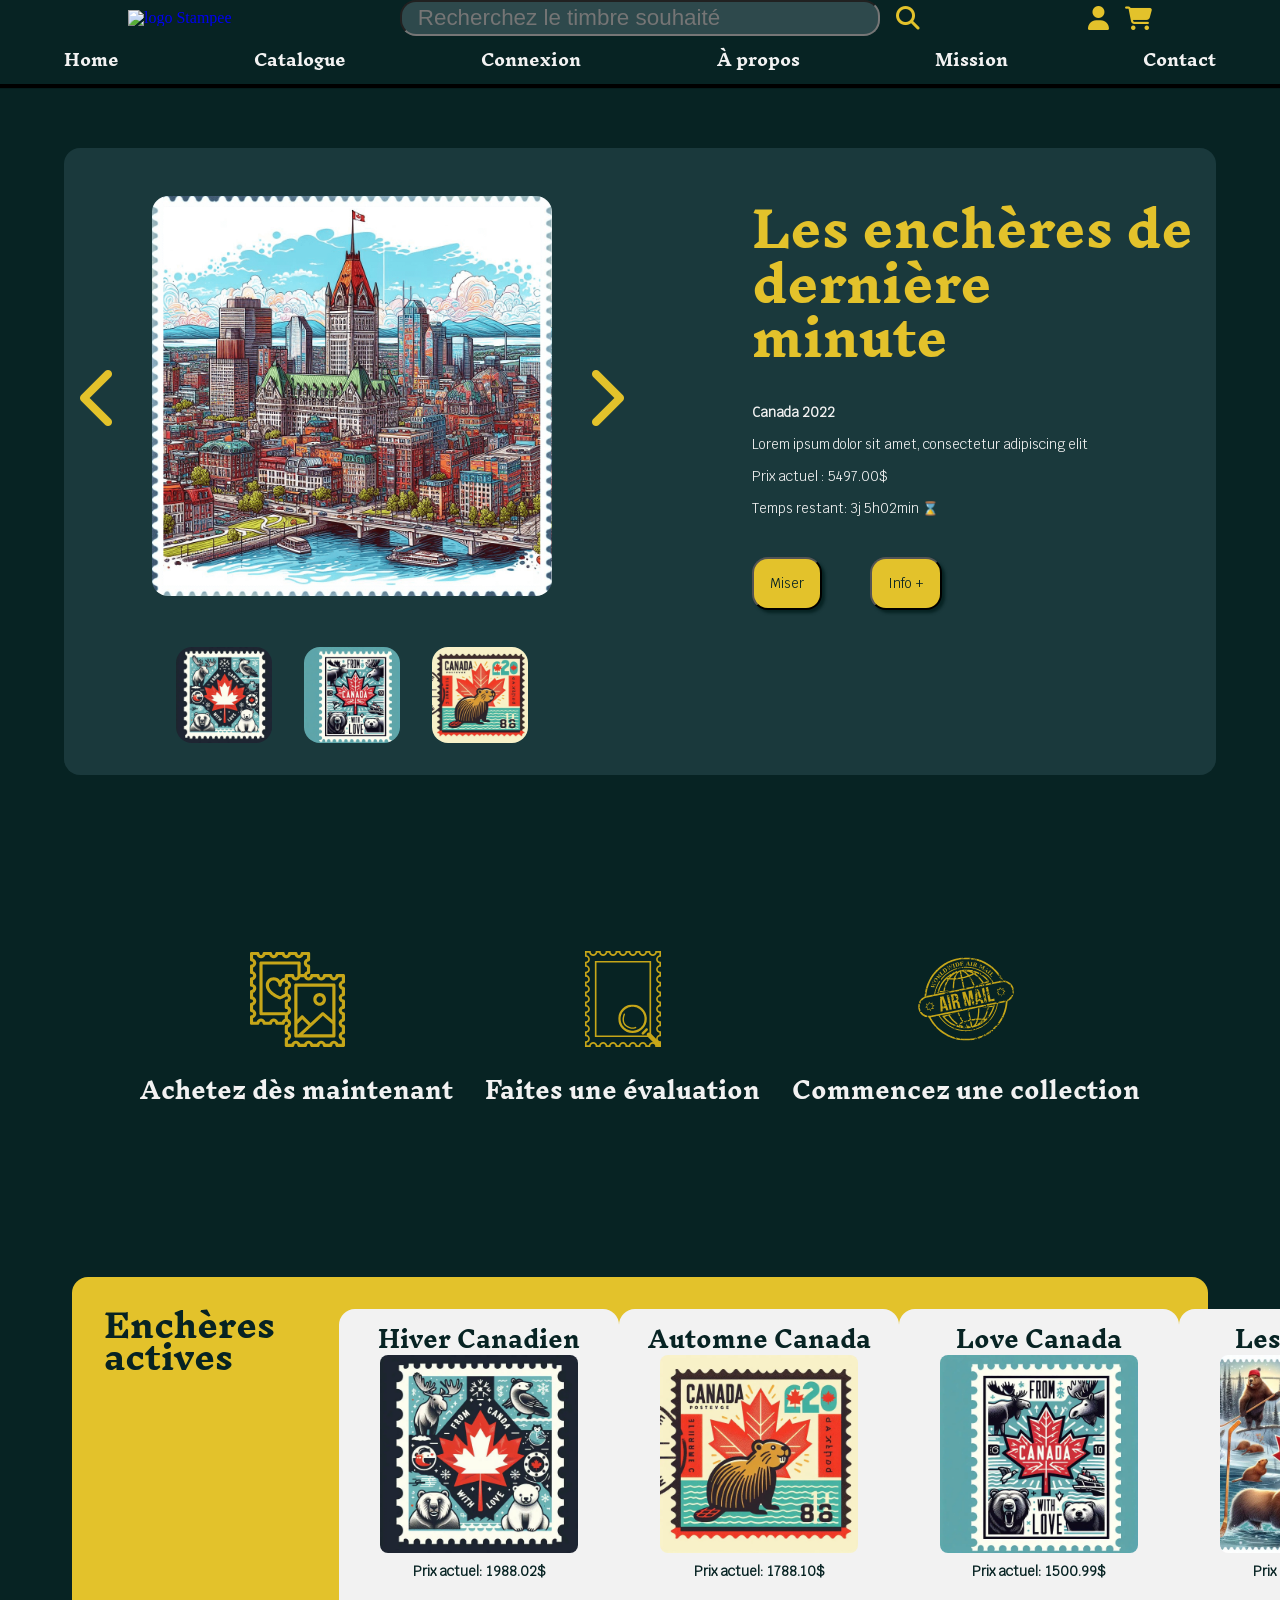
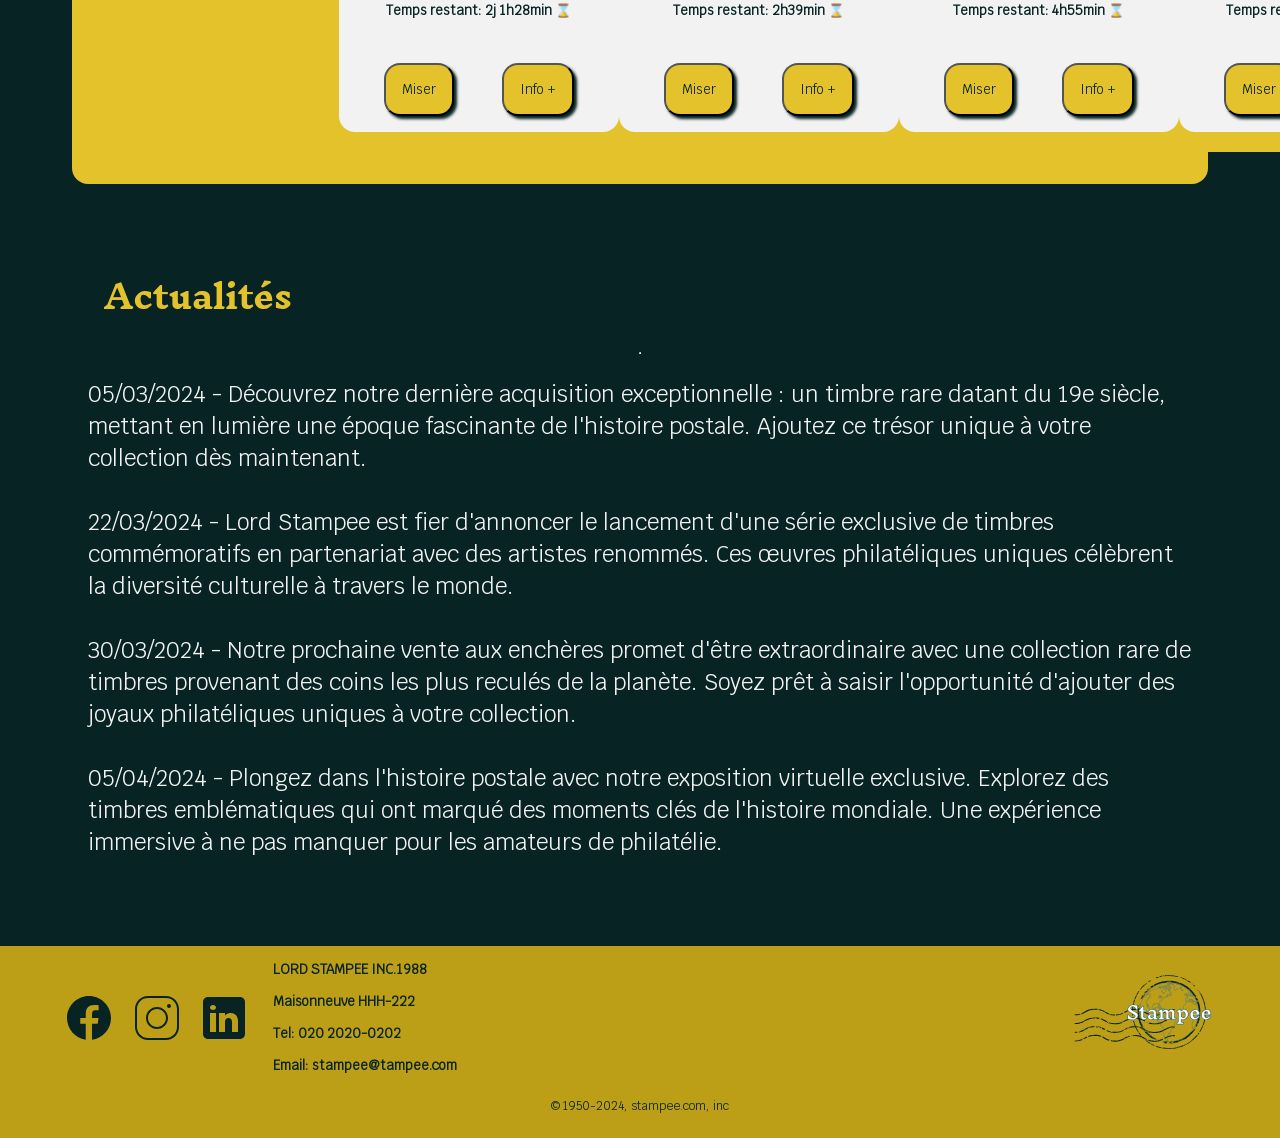
==== index.html @ 1a60a796 "Accueil terminée" ====
<!DOCTYPE html>
<html lang="fr">
  <head>
    <meta charset="UTF-8" />
    <meta name="viewport" content="width=device-width, initial-scale=1.0" />
    <meta
      name="description"
      content="Bienvenue sur Lord Stampee - Votre destination exclusive pour les enchères de timbres rares."
    />
    <meta name="author" content="La Seule Agence" />
    <meta
      name="keywords"
      content="enchères, timbres, collection, philatélie, rare, Lord Stampee"
    />
    <link
      rel="stylesheet"
      href="https://cdnjs.cloudflare.com/ajax/libs/font-awesome/6.5.1/css/all.min.css"
      integrity="sha512-DTOQO9RWCH3ppGqcWaEA1BIZOC6xxalwEsw9c2QQeAIftl+Vegovlnee1c9QX4TctnWMn13TZye+giMm8e2LwA=="
      crossorigin="anonymous"
      referrerpolicy="no-referrer"
    />
    <link
      rel="icon"
      href="./assets/img/logos/Stampee_logo_pale_header.svg"
      type="image/x-icon"
      alt="logo Stampee"
    />
    <!-- Pour production -->
    <!-- <link rel="stylesheet" href="build/css/stylesfinaux.css"> -->
    <link rel="stylesheet" href="./assets/css/styles.css" />
    <title>Stampee</title>
  </head>
  <body class="body-index">
    <header class="header-top">
      <div class="header-top__superieur">
        <div class="header-top__logo">
          <a href="./index.html"
            ><img
              src="./assets/img/logos/Stampee_logo_titre.png"
              alt="logo Stampee"
              class="header-top_img"
              alt="logo Stampee"
            />
          </a>
        </div>

        <div class="barre-recherche">
          <input
            type="text"
            class="barre-recherche__champ"
            placeholder="Recherchez le timbre souhaité"
          />
          <i
            class="fa-solid fa-magnifying-glass icon_img1"
            alt="icon recherche"
          ></i>
        </div>
        <i class="fa-solid fa-bars" alt="icon menu portable"></i>

        <div class="header-top_icons">
          <a href="./pages/login.html">
            <i
              class="fa-solid fa-user icon_img1"
              alt="icon inscription ou connexion"
            ></i
          ></a>
          <i
            class="fa-solid fa-cart-shopping icon_img1"
            alt="icon inscription ou connexion"
          ></i>
        </div>
      </div>

      <div class="header-nav">
        <ul>
          <a href="./"><li>Home</li></a>
          <a href="./pages/catalogue.html"><li>Catalogue</li></a>
          <a href="./pages/login.html"><li>Connexion</li></a>
          <a href="./pages/apropos.html"><li>À propos</li></a>
          <a href="./pages/mission.html"><li>Mission</li></a>
          <a href="./pages/contact.html"><li>Contact</li></a>
        </ul>
      </div>
    </header>

    <main class="main-index">
      <hero class="index-hero">
        <div class="index-hero__carroussel">
          <div class="index-hero-photo">
            <i class="fa-solid fa-chevron-left"></i>
            <div class="index-hero-photo-g">
              <img
                class="hero-photo"
                src="./assets/img/timbres/timbreCA.webp"
                loading="lazy"
                alt="image du timbre aux enchères de derniere minute"
              />
            </div>
            <i class="fa-solid fa-chevron-right"></i>
          </div>

          <div class="encheres-jour_vedettes">
            <div class="vedette-p">
              <img
                class="vedette-photo"
                src="./assets/img/timbres/timbre1.webp"
                loading="lazy"
                alt="image du timbre aux enchères du jour"
              />
            </div>
            <div class="vedette-p">
              <img
                class="vedette-photo"
                src="./assets/img/timbres/timbre2.webp"
                loading="lazy"
                alt="image du timbre aux enchères du jour"
              />
            </div>
            <div class="vedette-p">
              <img
                class="vedette-photo"
                src="./assets/img/timbres/timbre3.webp"
                loading="lazy"
                alt="image du timbre aux enchères du jour"
              />
            </div>
          </div>
        </div>

        <div class="encheres-jour">
          <div class="enchere_description vedette">
            <h1>Les enchères de dernière minute</h1>
            <p class="enchere_description_titre">Canada 2022</p>
            <p>Lorem ipsum dolor sit amet, consectetur adipiscing elit</p>
            <p>
              <span class="enchere_description_detail">Prix actuel : </span>
              5497.00$
            </p>
            <p>
              <span class="enchere_description_detail">Temps restant: </span>
              3j 5h02min ⌛
            </p>

            <div class="enchere_description_btns">
              <button class="btn">Miser</button>
              <button class="btn">Info +</button>
            </div>
          </div>
        </div>
      </hero>

      <section class="index-services">
        <div class="index-services_icones">
          <img
            src="./assets/img/icons/collection.svg"
            class="index-services_svg"
            alt="image d'illustration du service de vente"
          />
          <h3>Achetez dès maintenant</h3>
        </div>
        <div class="index-services_icones">
          <img
            src="./assets/img/icons/evaluation.svg"
            class="index-services_svg"
            alt="image d'illustration du service de evaluation de timbres"
          />
          <h3>Faites une évaluation</h3>
        </div>
        <div class="index-services_icones">
          <img
            src="./assets/img/icons/worldstamp.svg"
            class="index-services_svg"
            alt="image d'illustration pour la page commencez votre collection"
          />
          <h3>Commencez une collection</h3>
        </div>
      </section>

      <section class="index-encheres">
        <div class="index-encheres_gallerie">
          <h2>Enchères actives</h2>

          <div class="index-encheres_gallerie__photos">
            <div class="timbre-index-photo">
              <div class="photo-index-produit">
                <h3>Hiver Canadien</h3>
                <img
                  src="./assets/img/timbres/timbre1.webp"
                  alt="timbre Hiver Canadien"
                />
                <p>Prix actuel: 1988.02$</p>
                <p>Temps restant: 2j 1h28min ⌛</p>
                <div class="enchere_description_btns">
                  <button class="btn">Miser</button>
                  <button class="btn">Info +</button>
                </div>
              </div>
            </div>
            <div class="timbre-index-photo">
              <div class="photo-index-produit">
                <h3>Automne Canada</h3>
                <img
                  src="./assets/img/timbres/timbre3.webp"
                  alt="timbre Automne Canad "
                />
                <p>Prix actuel: 1788.10$</p>
                <p>Temps restant: 2h39min ⌛</p>
                <div class="enchere_description_btns">
                  <button class="btn">Miser</button>
                  <button class="btn">Info +</button>
                </div>
              </div>
            </div>
            <div class="timbre-index-photo">
              <div class="photo-index-produit">
                <h3>Love Canada</h3>
                <img
                  src="./assets/img/timbres/timbre2.webp"
                  alt="timbre Love Canada"
                />
                <p>Prix actuel: 1500.99$</p>
                <p>Temps restant: 4h55min ⌛</p>
                <div class="enchere_description_btns">
                  <button class="btn">Miser</button>
                  <button class="btn">Info +</button>
                </div>
              </div>
            </div>
            <div class="timbre-index-photo">
              <div class="photo-index-produit">
                <h3>Les Animaux</h3>
                <img
                  src="./assets/img/timbres/timbre6.webp"
                  alt="timbre Les Animaux"
                />
                <p>Prix actuel: 5497.00$</p>
                <p>Temps restant: 3j 5h02min ⌛</p>
                <div class="enchere_description_btns">
                  <button class="btn">Miser</button>
                  <button class="btn">Info +</button>
                </div>
              </div>
            </div>
          </div>
        </div>
      </section>

      <section class="nouvelles">
        <h2>Actualités</h2>
        <hr />
        <div class="nouvelle-p">
          <p>
            05/03/2024 - Découvrez notre dernière acquisition exceptionnelle :
            un timbre rare datant du 19e siècle, mettant en lumière une époque
            fascinante de l'histoire postale. Ajoutez ce trésor unique à votre
            collection dès maintenant.
          </p>
        </div>
        <div class="nouvelle-p">
          <p>
            22/03/2024 - Lord Stampee est fier d'annoncer le lancement d'une
            série exclusive de timbres commémoratifs en partenariat avec des
            artistes renommés. Ces œuvres philatéliques uniques célèbrent la
            diversité culturelle à travers le monde.
          </p>
        </div>
        <div class="nouvelle-p">
          <p>
            30/03/2024 - Notre prochaine vente aux enchères promet d'être
            extraordinaire avec une collection rare de timbres provenant des
            coins les plus reculés de la planète. Soyez prêt à saisir
            l'opportunité d'ajouter des joyaux philatéliques uniques à votre
            collection.
          </p>
        </div>
        <div class="nouvelle-p">
          <p>
            05/04/2024 - Plongez dans l'histoire postale avec notre exposition
            virtuelle exclusive. Explorez des timbres emblématiques qui ont
            marqué des moments clés de l'histoire mondiale. Une expérience
            immersive à ne pas manquer pour les amateurs de philatélie.
          </p>
        </div>
      </section>
    </main>
    <footer class="footer">
      <div class="footer__content--all">
        <div class="footer__content">
          <div class="footer_left-side">
            <section class="footer_social-media">
              <svg
                class="facebook-icon"
                xmlns="http://www.w3.org/2000/svg"
                viewBox="0 0 50 50"
                width="50px"
                height="50px"
              >
                <path
                  d="M25,3C12.85,3,3,12.85,3,25c0,11.03,8.125,20.137,18.712,21.728V30.831h-5.443v-5.783h5.443v-3.848 c0-6.371,3.104-9.168,8.399-9.168c2.536,0,3.877,0.188,4.512,0.274v5.048h-3.612c-2.248,0-3.033,2.131-3.033,4.533v3.161h6.588 l-0.894,5.783h-5.694v15.944C38.716,45.318,47,36.137,47,25C47,12.85,37.15,3,25,3z"
                />
              </svg>
              <svg
                class="instagram-icon"
                xmlns="http://www.w3.org/2000/svg"
                viewBox="0 0 50 50"
                width="50px"
                height="50px"
              >
                <path
                  d="M 16 3 C 8.8324839 3 3 8.8324839 3 16 L 3 34 C 3 41.167516 8.8324839 47 16 47 L 34 47 C 41.167516 47 47 41.167516 47 34 L 47 16 C 47 8.8324839 41.167516 3 34 3 L 16 3 z M 16 5 L 34 5 C 40.086484 5 45 9.9135161 45 16 L 45 34 C 45 40.086484 40.086484 45 34 45 L 16 45 C 9.9135161 45 5 40.086484 5 34 L 5 16 C 5 9.9135161 9.9135161 5 16 5 z M 37 11 A 2 2 0 0 0 35 13 A 2 2 0 0 0 37 15 A 2 2 0 0 0 39 13 A 2 2 0 0 0 37 11 z M 25 14 C 18.936712 14 14 18.936712 14 25 C 14 31.063288 18.936712 36 25 36 C 31.063288 36 36 31.063288 36 25 C 36 18.936712 31.063288 14 25 14 z M 25 16 C 29.982407 16 34 20.017593 34 25 C 34 29.982407 29.982407 34 25 34 C 20.017593 34 16 29.982407 16 25 C 16 20.017593 20.017593 16 25 16 z"
                />
              </svg>
              <svg
                class="linkedin-icon"
                xmlns="http://www.w3.org/2000/svg"
                viewBox="0 0 50 50"
                width="50px"
                height="50px"
              >
                <path
                  d="M41,4H9C6.24,4,4,6.24,4,9v32c0,2.76,2.24,5,5,5h32c2.76,0,5-2.24,5-5V9C46,6.24,43.76,4,41,4z M17,20v19h-6V20H17z M11,14.47c0-1.4,1.2-2.47,3-2.47s2.93,1.07,3,2.47c0,1.4-1.12,2.53-3,2.53C12.2,17,11,15.87,11,14.47z M39,39h-6c0,0,0-9.26,0-10 c0-2-1-4-3.5-4.04h-0.08C27,24.96,26,27.02,26,29c0,0.91,0,10,0,10h-6V20h6v2.56c0,0,1.93-2.56,5.81-2.56 c3.97,0,7.19,2.73,7.19,8.26V39z"
                />
              </svg>
            </section>
            <section class="footer__contact">
              <p>LORD STAMPEE INC.1988</p>
              <p>Maisonneuve HHH-222</p>
              <p>Tel: 020 2020-0202</p>
              <p>Email: stampee@tampee.com</p>
            </section>
          </div>
          <img
            class="footer__logo"
            src="./assets/img/logos/stampee_logo_footer.svg"
            alt="logo Stampee"
          />
        </div>
        <p class="footer_droits-auteur">© 1950-2024, stampee.com, inc</p>
      </div>
    </footer>
  </body>
</html>
---- assets/css/styles.css ----
/* Variables */
@import url("./variables/reset.css");
@import url("./variables/mediaqueries.css");

/* Couleurs */
@import url("./variables/colors.css");
/* Typo */
@import url("./variables/typography.css");

@import url("./variables/typography.css");

/* Espacement */
@import url("./variables/spacing.css");

/* Composantes individuelles (Ex: bouton) */
@import url("./components/navigation.css");
@import url("./components/icon.css");
@import url("./components/bouton.css");
@import url("./components/card.css");
@import url("./components/lien.css");
@import url("./components/menu.css");

/*navigation principal*/
@import url("components/navigation.css");

/* Modules/mise en page spéciale (Ex: Grilles, formulaires)*/
@import url("./layout/general.css");
@import url("./layout/footer.css");

/* Exceptions pour certaines pages */
@import url("./components/carrousel.css");
/* @import url("./pages/catalogue.css"); */

/*Header*/
@import url("layout/header.css");

/*Fomulaire de contact*/
@import url("./layout/contact-form.css");

/* Page Produit */
@import url("./layout/produit.css");

/* Page index */
@import url("./layout/index.css");

/*page A propos*/
@import url("./layout/apropos.css");
@import url("./layout/login.css");
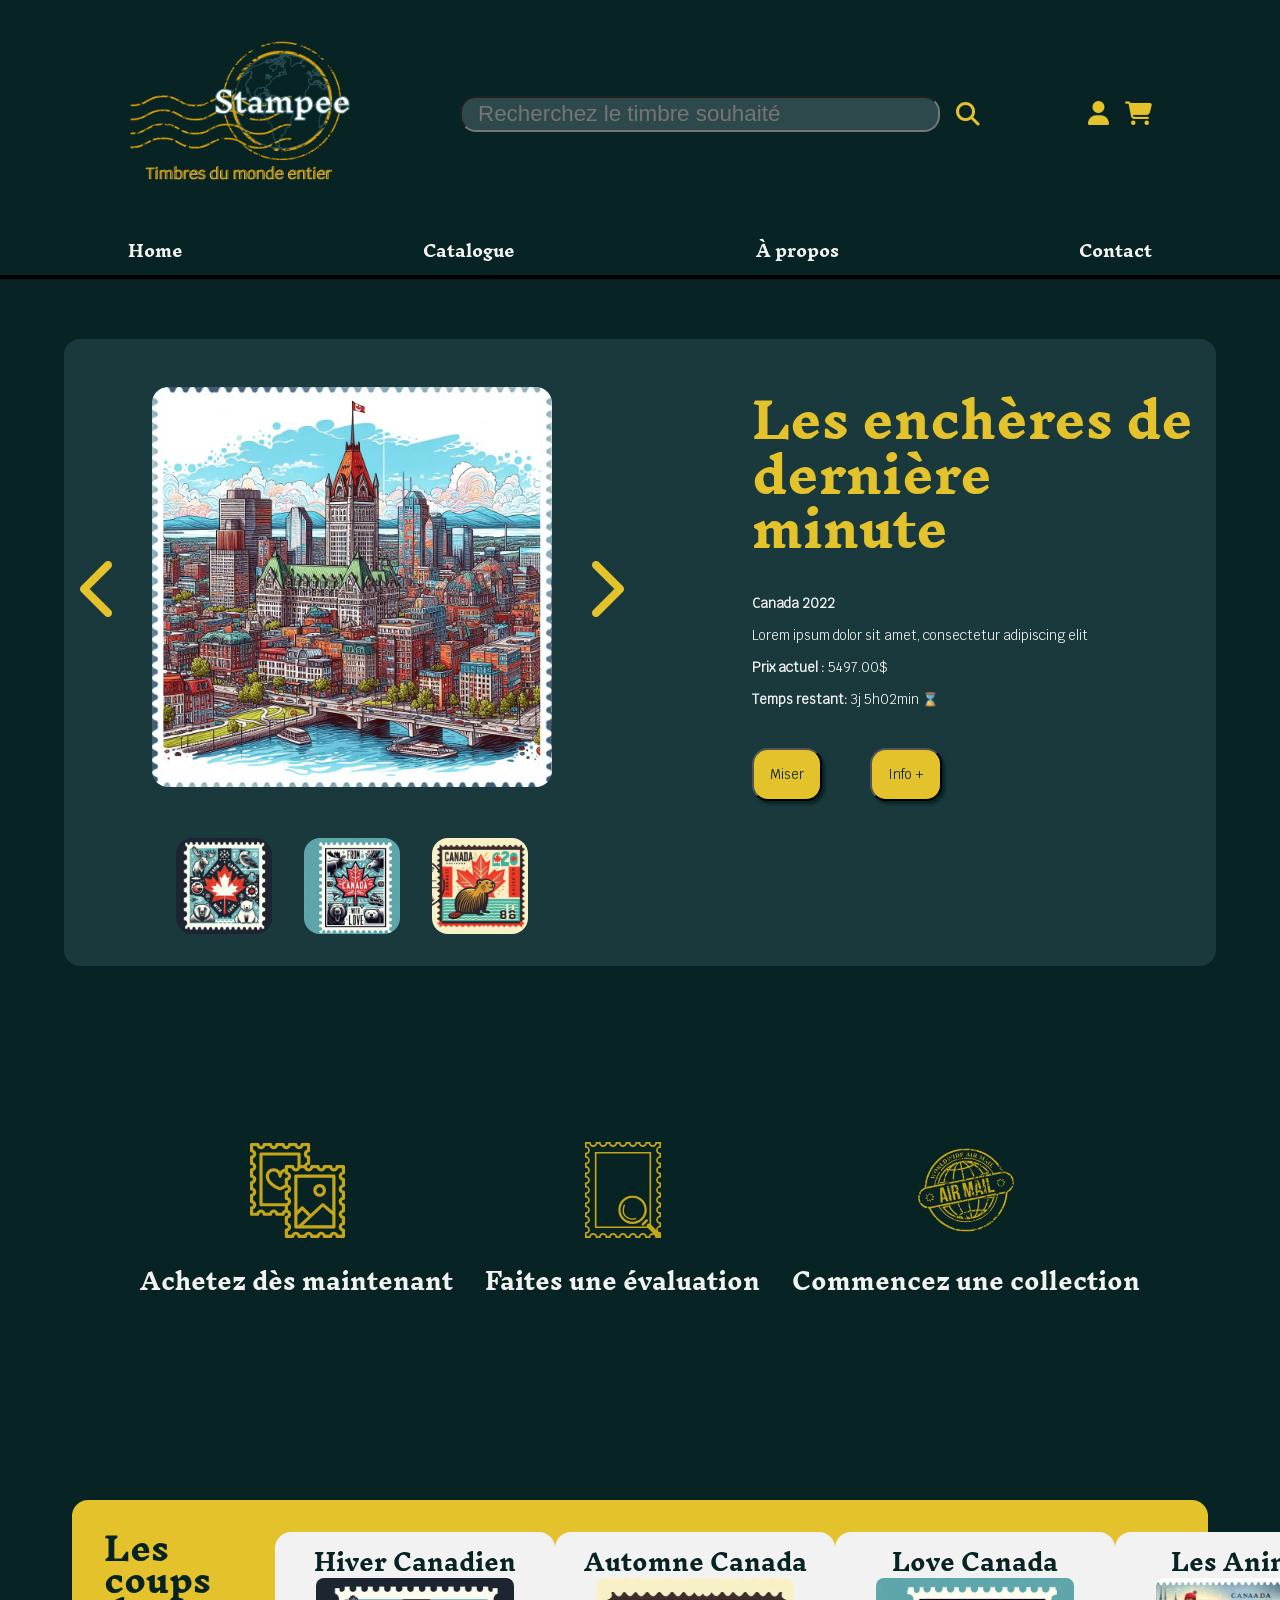
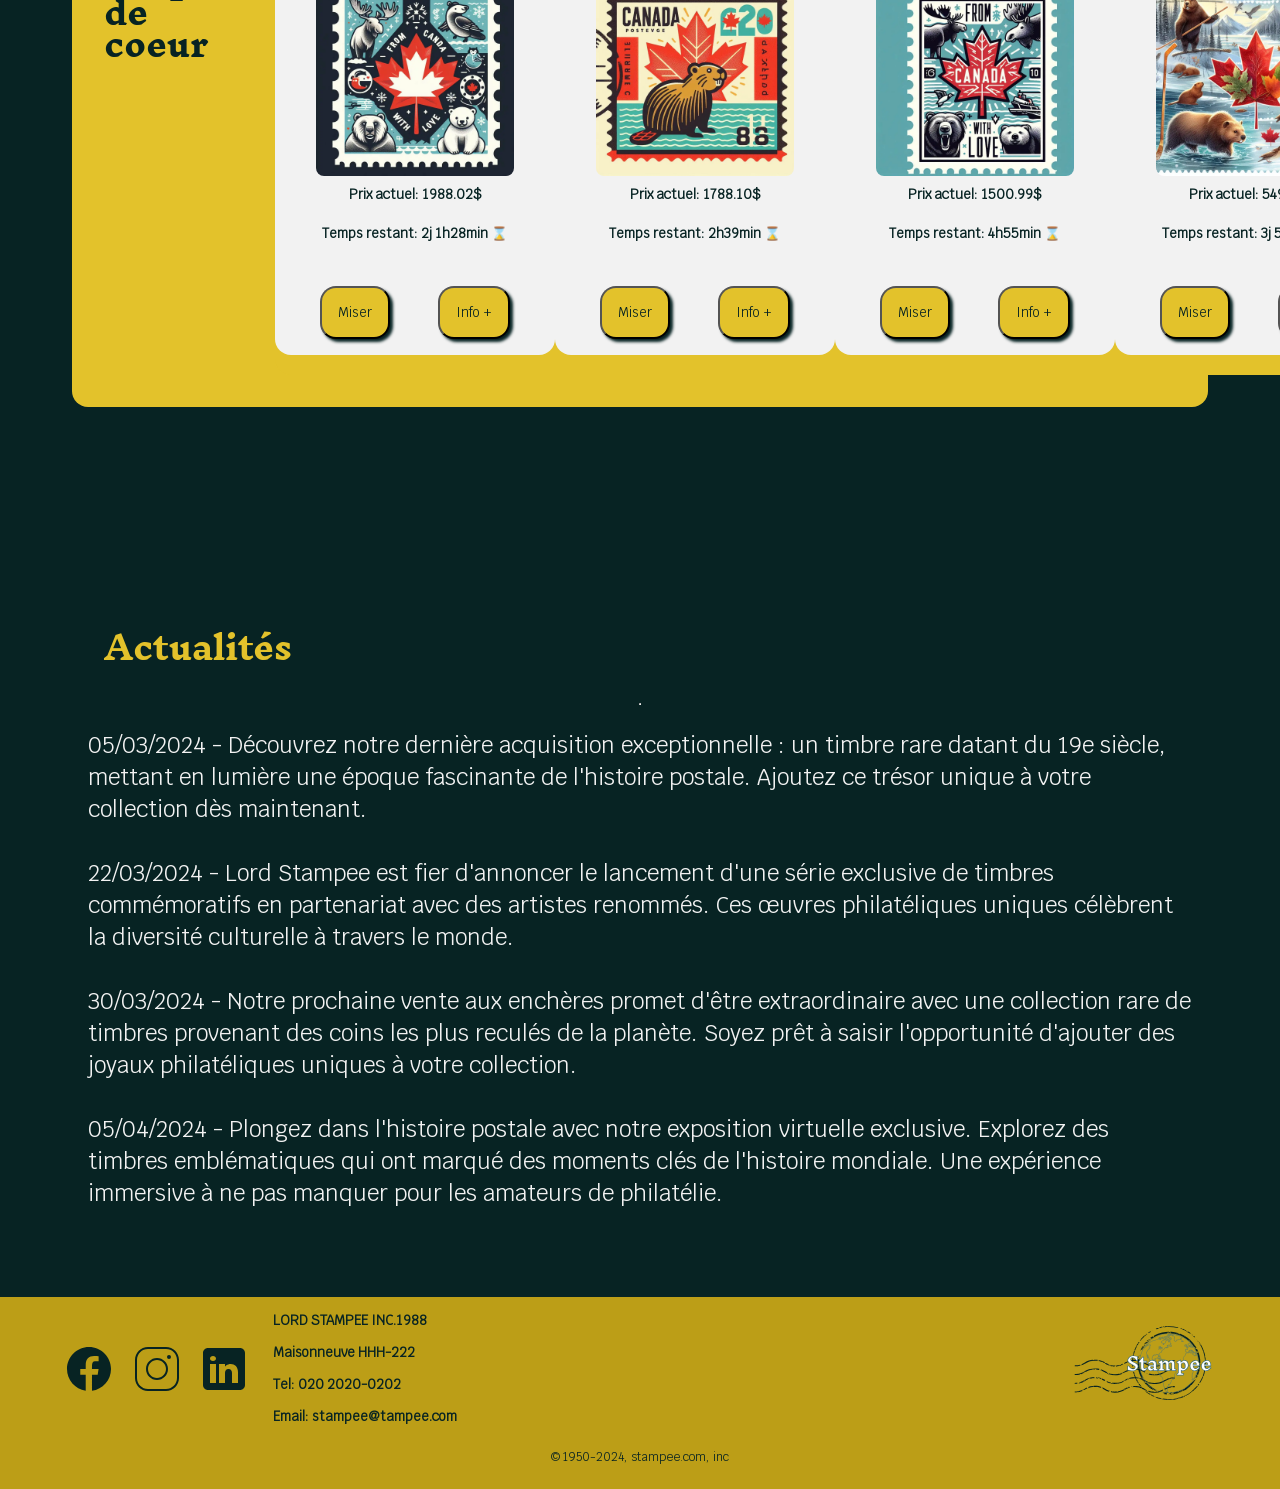
==== commit ae711da7: "Commencer dropdown menu (pas fini encore)" ====
--- a/index.html
+++ b/index.html
@@ -75,9 +75,14 @@
         <ul>
           <a href="./"><li>Home</li></a>
           <a href="./pages/catalogue.html"><li>Catalogue</li></a>
-          <a href="./pages/login.html"><li>Connexion</li></a>
-          <a href="./pages/apropos.html"><li>À propos</li></a>
-          <a href="./pages/mission.html"><li>Mission</li></a>
+          <li>
+            À propos
+
+            <ul class="dropdown">
+              <li><a href="./pages/apropos.html">Lord Stampee</a></li>
+              <li><a href="./pages/mission.html">Mission</a></li>
+            </ul>
+          </li>
           <a href="./pages/contact.html"><li>Contact</li></a>
         </ul>
       </div>
@@ -178,7 +183,7 @@
 
       <section class="index-encheres">
         <div class="index-encheres_gallerie">
-          <h2>Enchères actives</h2>
+          <h2>Les coups de coeur</h2>
 
           <div class="index-encheres_gallerie__photos">
             <div class="timbre-index-photo">
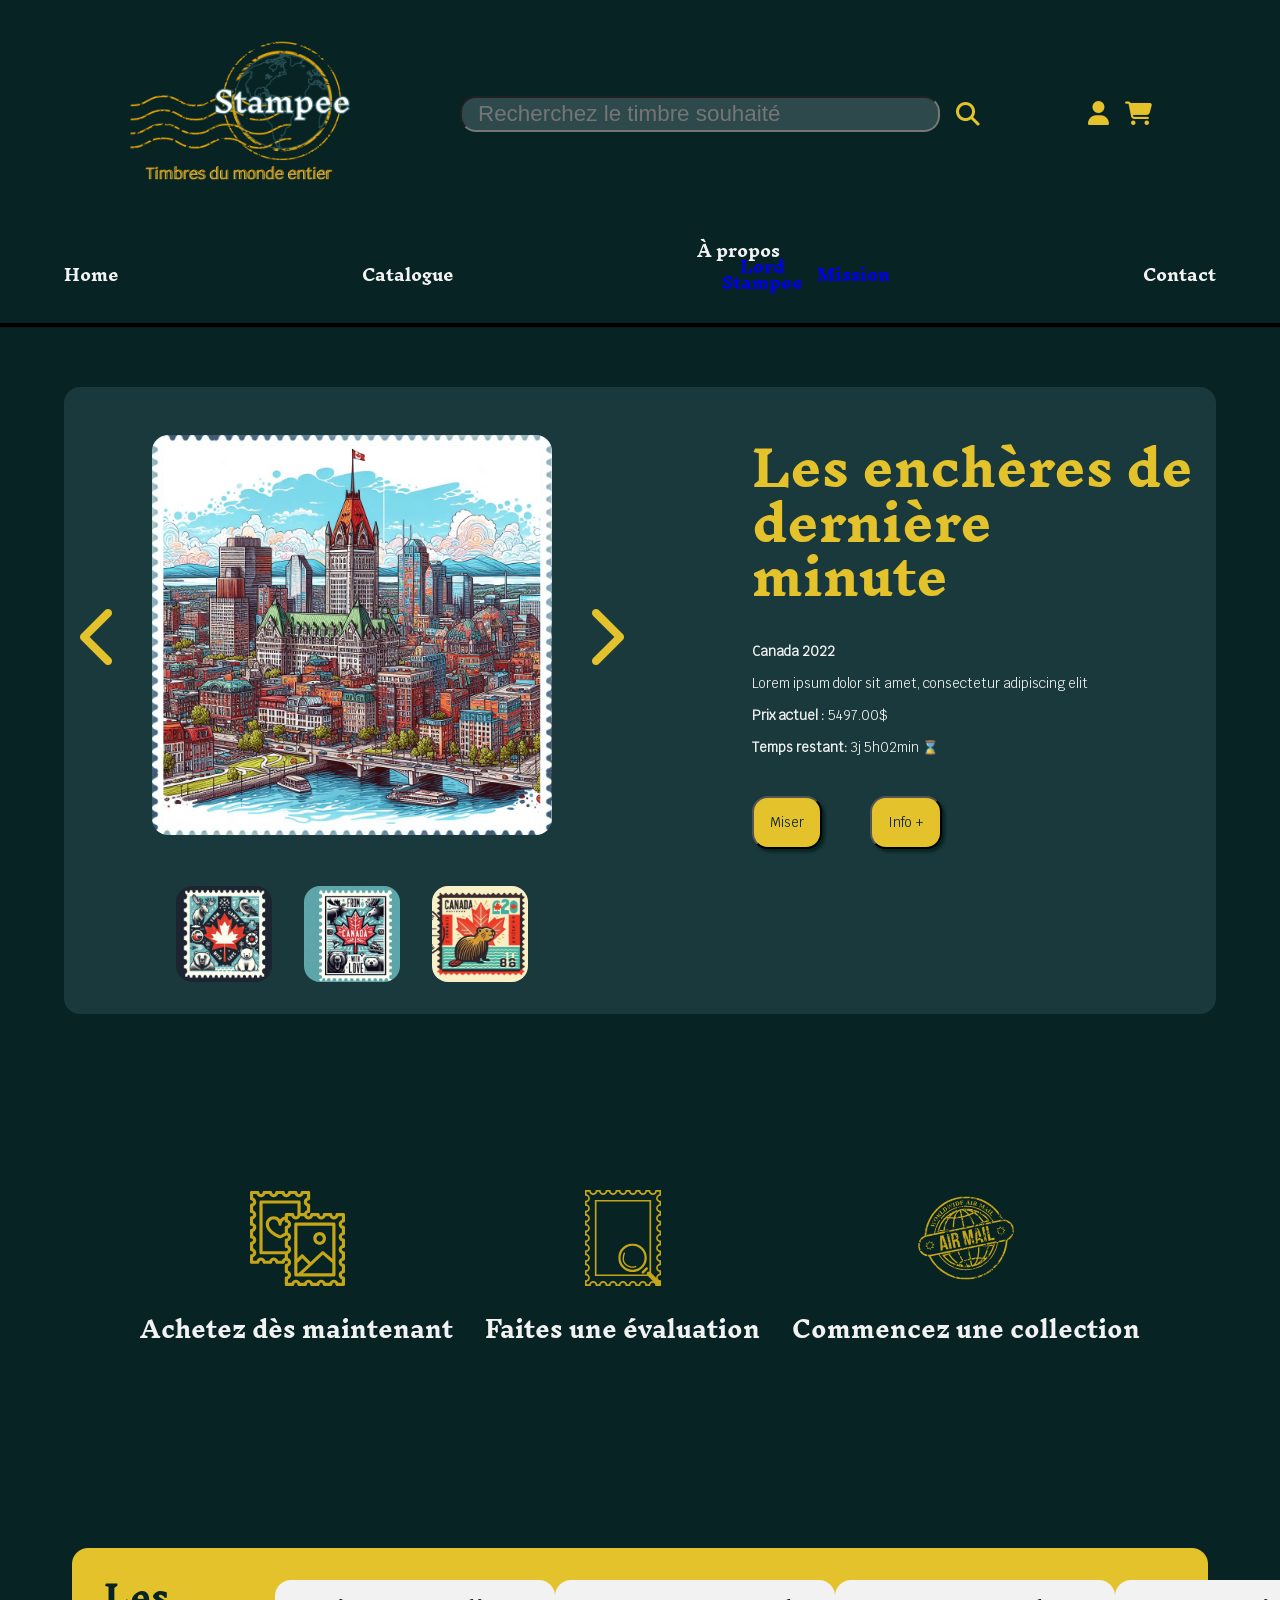
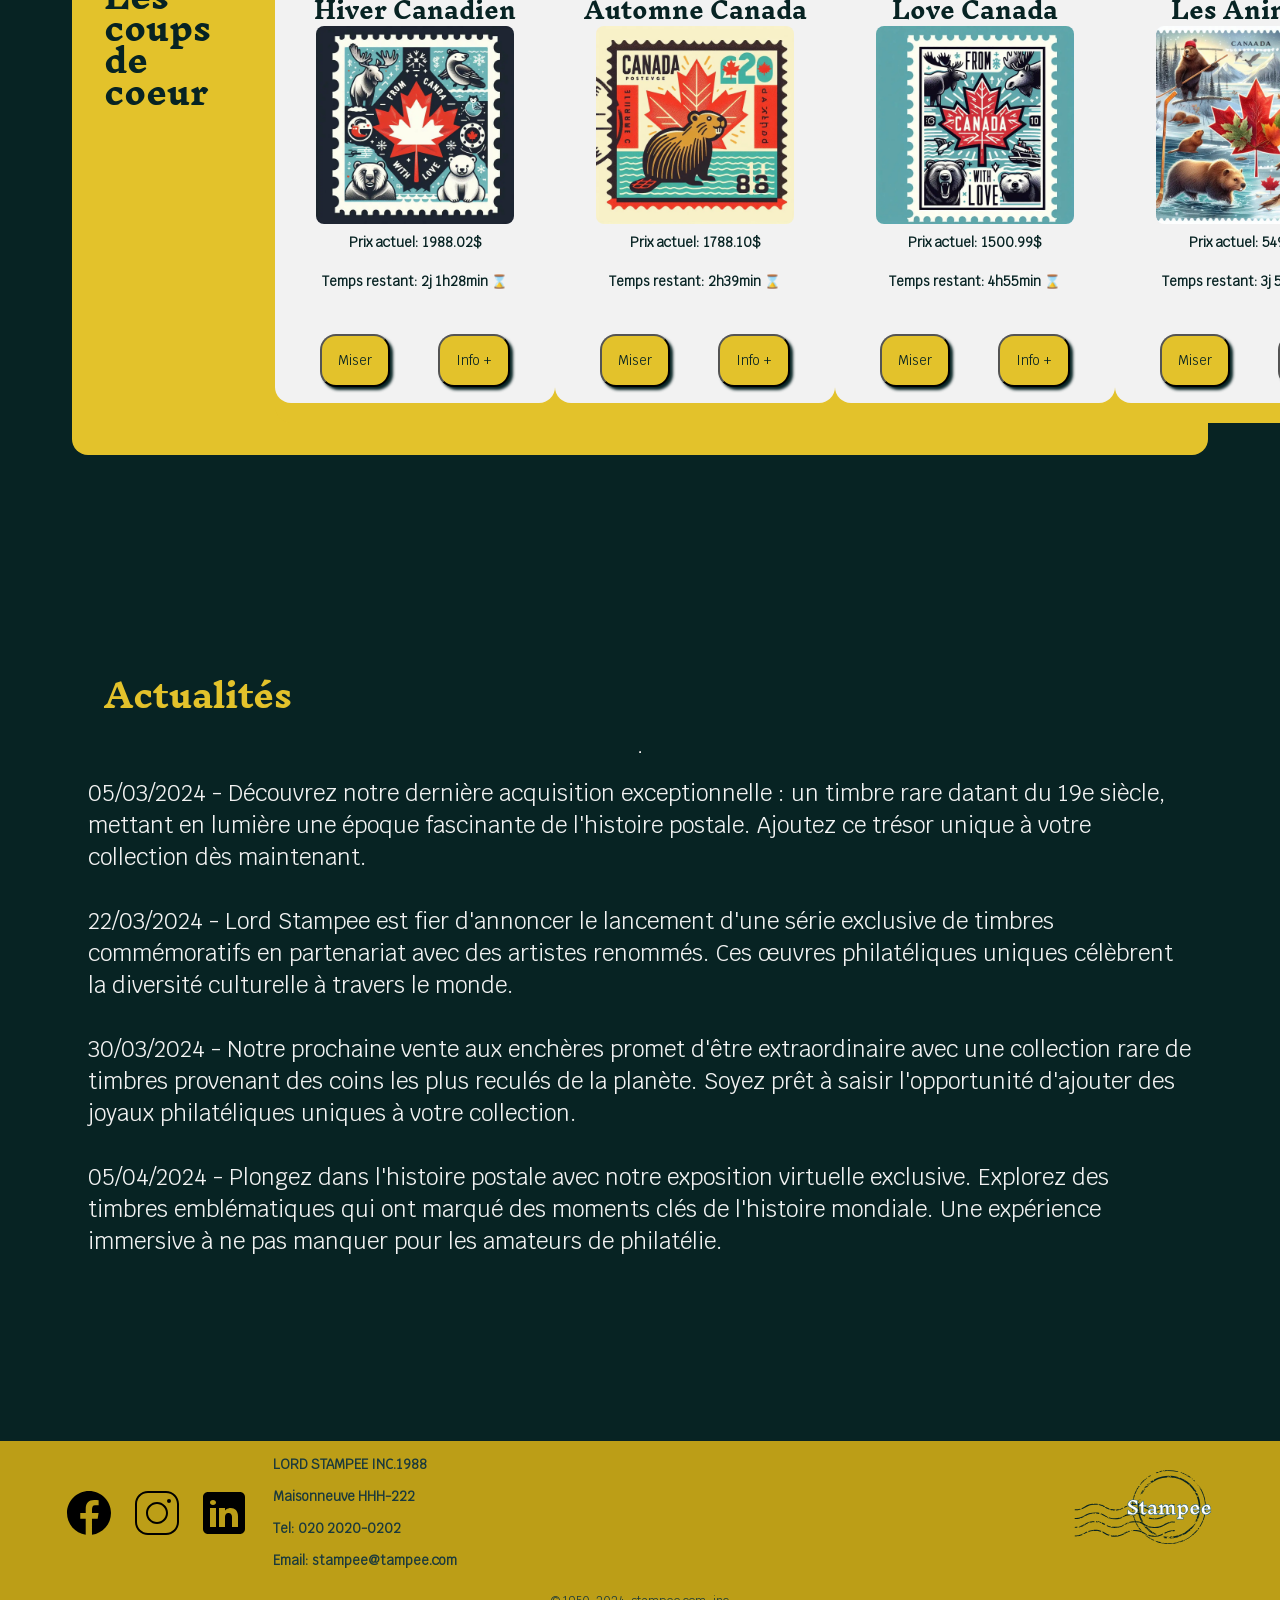
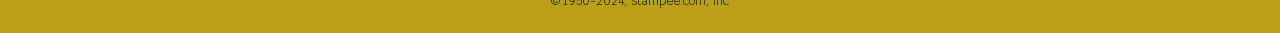
==== commit 493e04ad: "Ajouter aria sur les icones du header" ====
--- a/index.html
+++ b/index.html
@@ -61,12 +61,12 @@
           <a href="./pages/login.html">
             <i
               class="fa-solid fa-user icon_img1"
-              alt="icon inscription ou connexion"
+              role="img" aria-label="icon inscription ou connexion"
             ></i
           ></a>
           <i
             class="fa-solid fa-cart-shopping icon_img1"
-            alt="icon inscription ou connexion"
+            role="img" aria-label="icon inscription ou connexion"
           ></i>
         </div>
       </div>
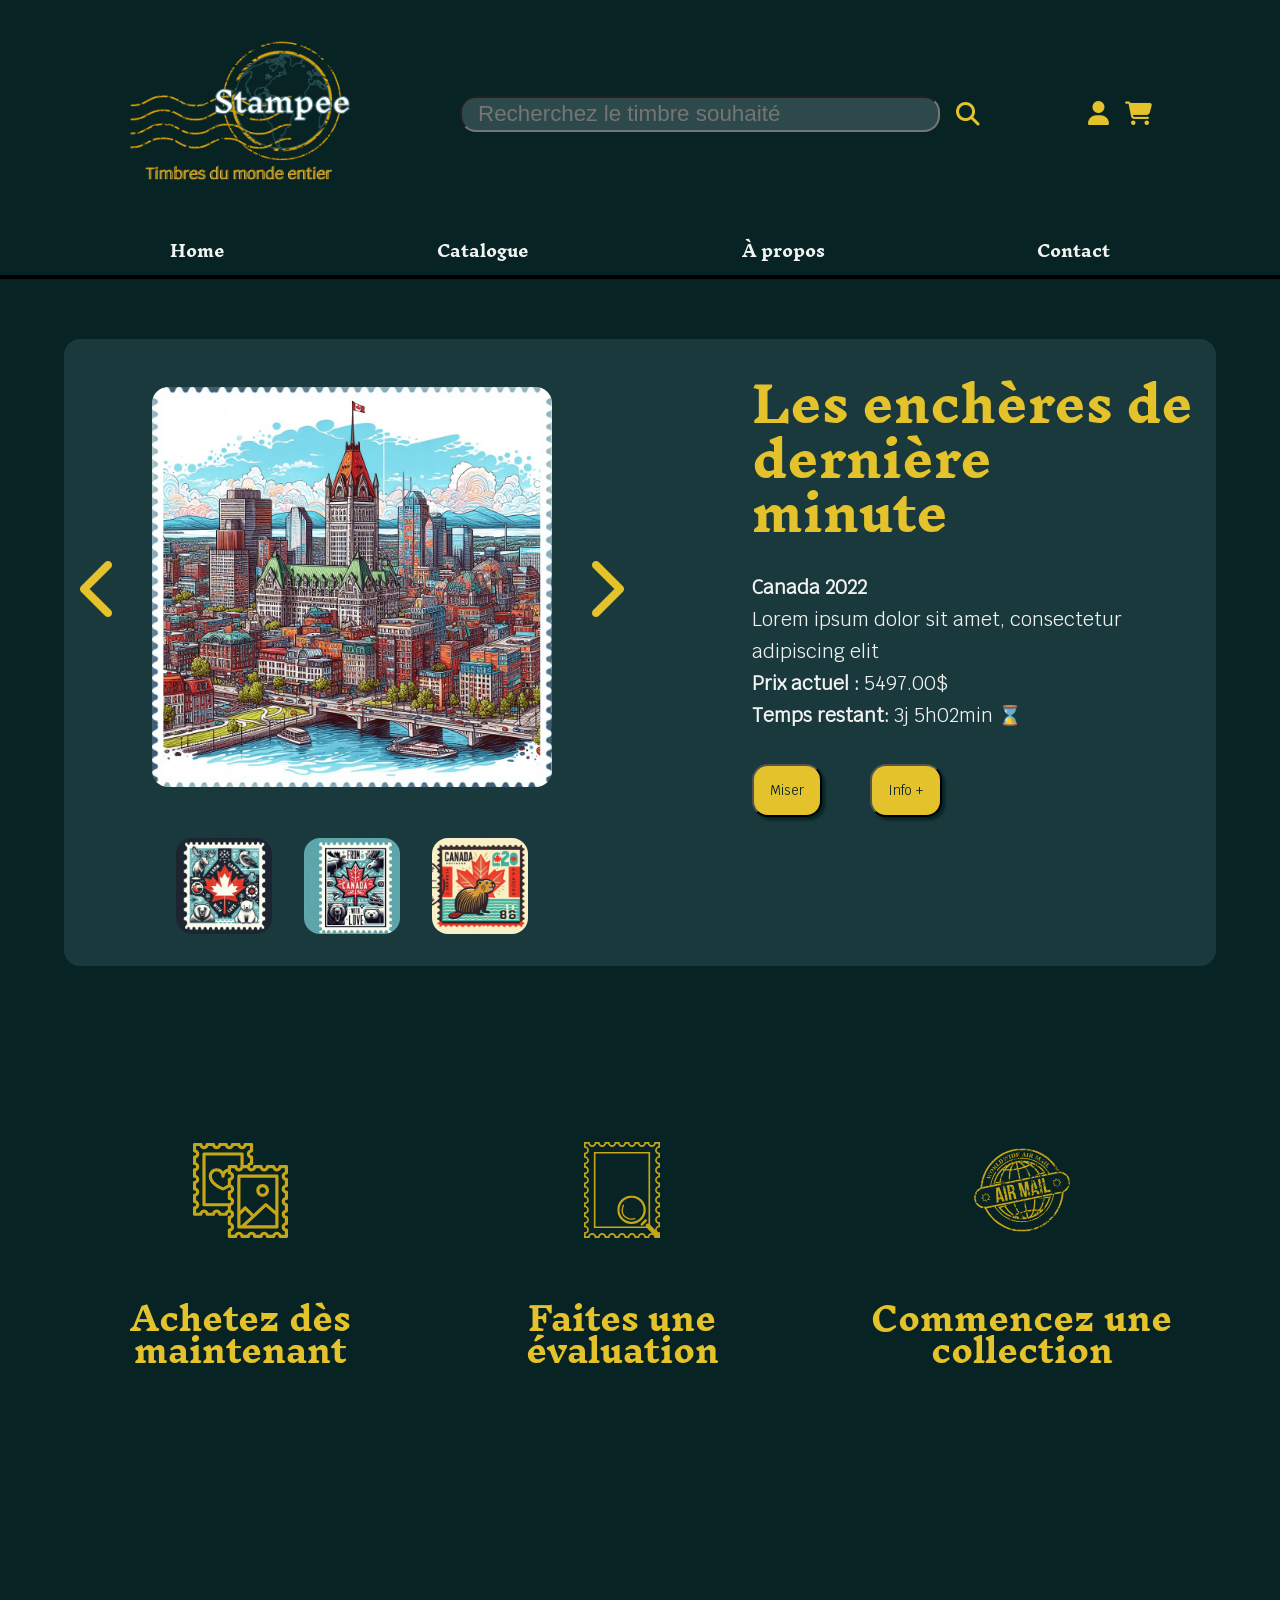
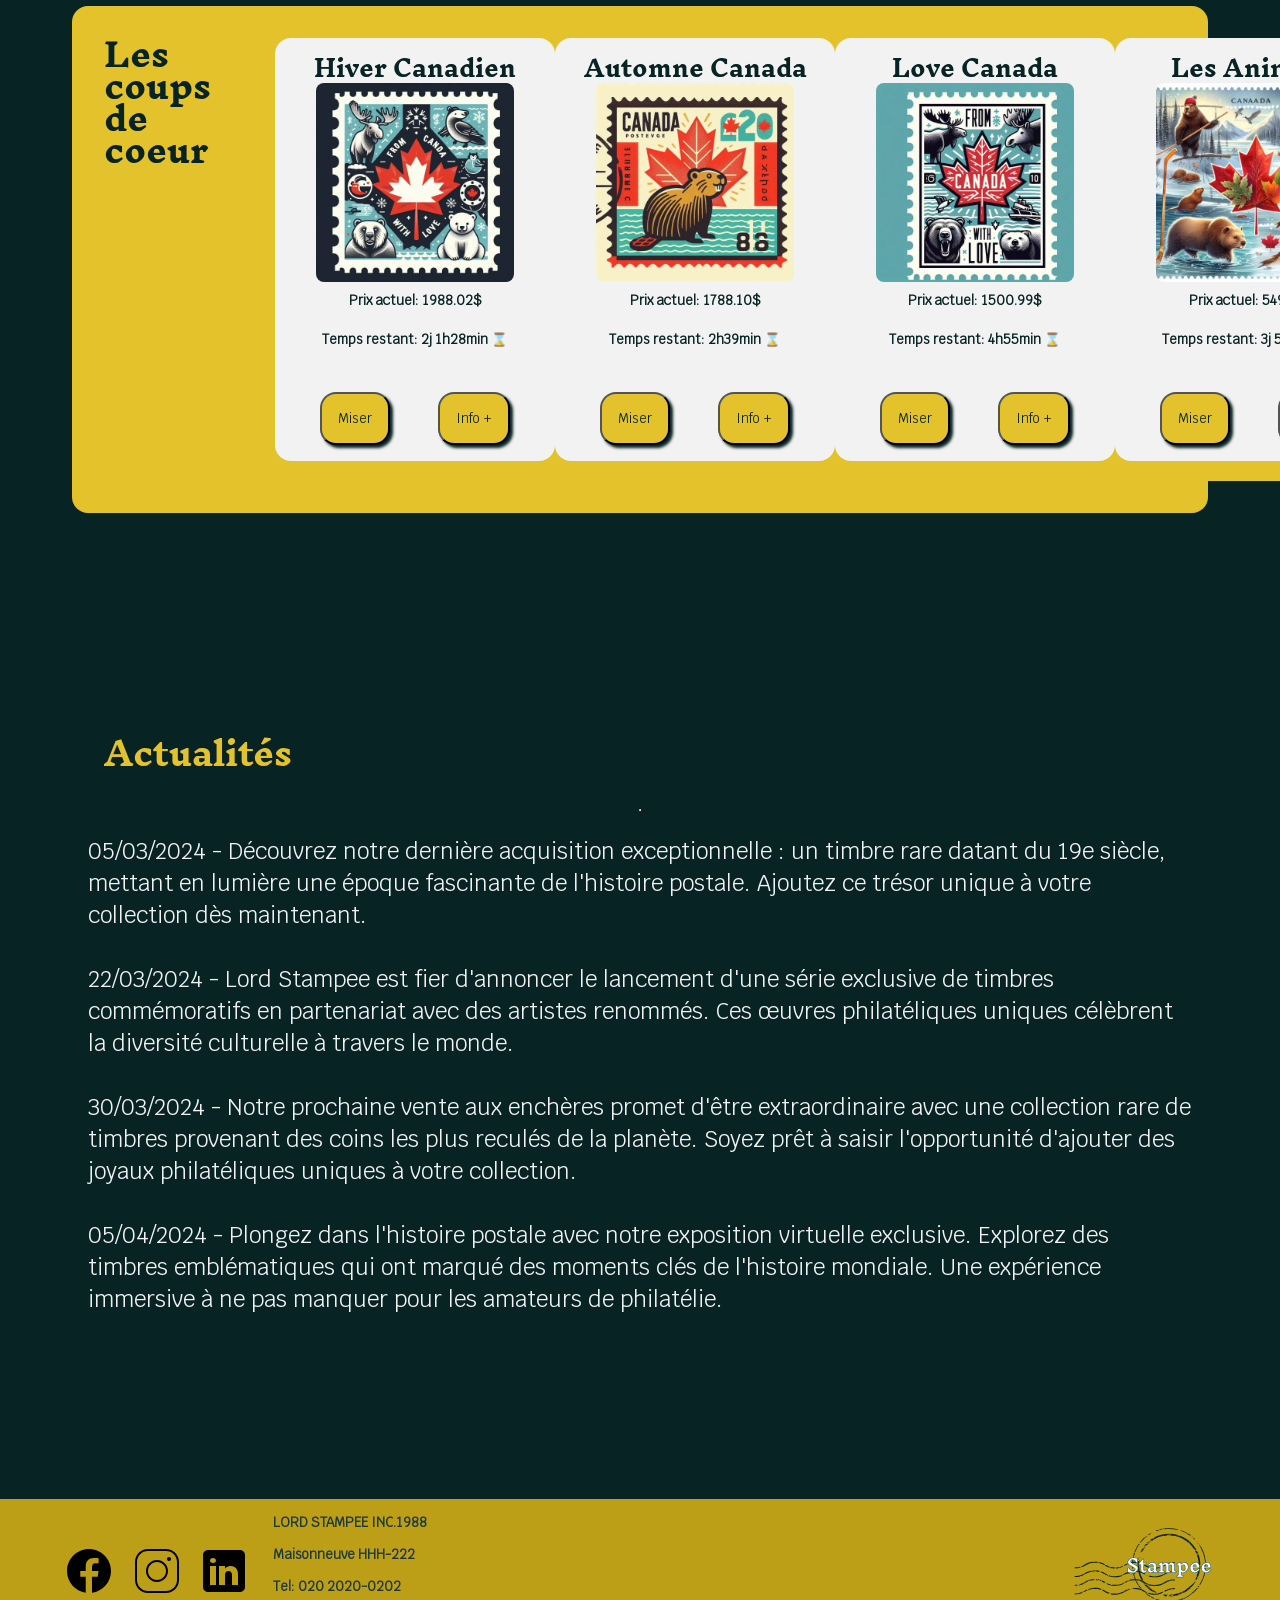
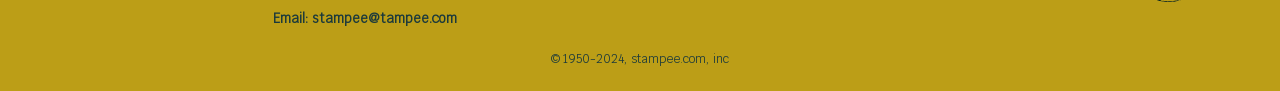
==== commit 4b3a1da8: "menu principal et index" ====
--- a/index.html
+++ b/index.html
@@ -58,32 +58,25 @@
         <i class="fa-solid fa-bars" alt="icon menu portable"></i>
 
         <div class="header-top_icons">
-          <a href="./pages/login.html">
+          <a href="./pages/login.html" alt="login">
             <i
               class="fa-solid fa-user icon_img1"
-              role="img" aria-label="icon inscription ou connexion"
+              alt="icon inscription ou connexion"
             ></i
           ></a>
           <i
             class="fa-solid fa-cart-shopping icon_img1"
-            role="img" aria-label="icon inscription ou connexion"
+            alt="icon inscription ou connexion"
           ></i>
         </div>
       </div>
 
       <div class="header-nav">
         <ul>
-          <a href="./"><li>Home</li></a>
-          <a href="./pages/catalogue.html"><li>Catalogue</li></a>
-          <li>
-            À propos
-
-            <ul class="dropdown">
-              <li><a href="./pages/apropos.html">Lord Stampee</a></li>
-              <li><a href="./pages/mission.html">Mission</a></li>
-            </ul>
-          </li>
-          <a href="./pages/contact.html"><li>Contact</li></a>
+          <li><a href="./">Home</a></li>
+          <li><a href="./pages/catalogue.html">Catalogue</a></li>
+          <li><a href="./pages/apropos.html">À propos</a></li>
+          <li><a href="./pages/contact.html">Contact</a></li>
         </ul>
       </div>
     </header>
@@ -161,7 +154,7 @@
             class="index-services_svg"
             alt="image d'illustration du service de vente"
           />
-          <h3>Achetez dès maintenant</h3>
+          <h2>Achetez dès maintenant</h2>
         </div>
         <div class="index-services_icones">
           <img
@@ -169,7 +162,7 @@
             class="index-services_svg"
             alt="image d'illustration du service de evaluation de timbres"
           />
-          <h3>Faites une évaluation</h3>
+          <h2>Faites une évaluation</h2>
         </div>
         <div class="index-services_icones">
           <img
@@ -177,7 +170,7 @@
             class="index-services_svg"
             alt="image d'illustration pour la page commencez votre collection"
           />
-          <h3>Commencez une collection</h3>
+          <h2>Commencez une collection</h2>
         </div>
       </section>
 
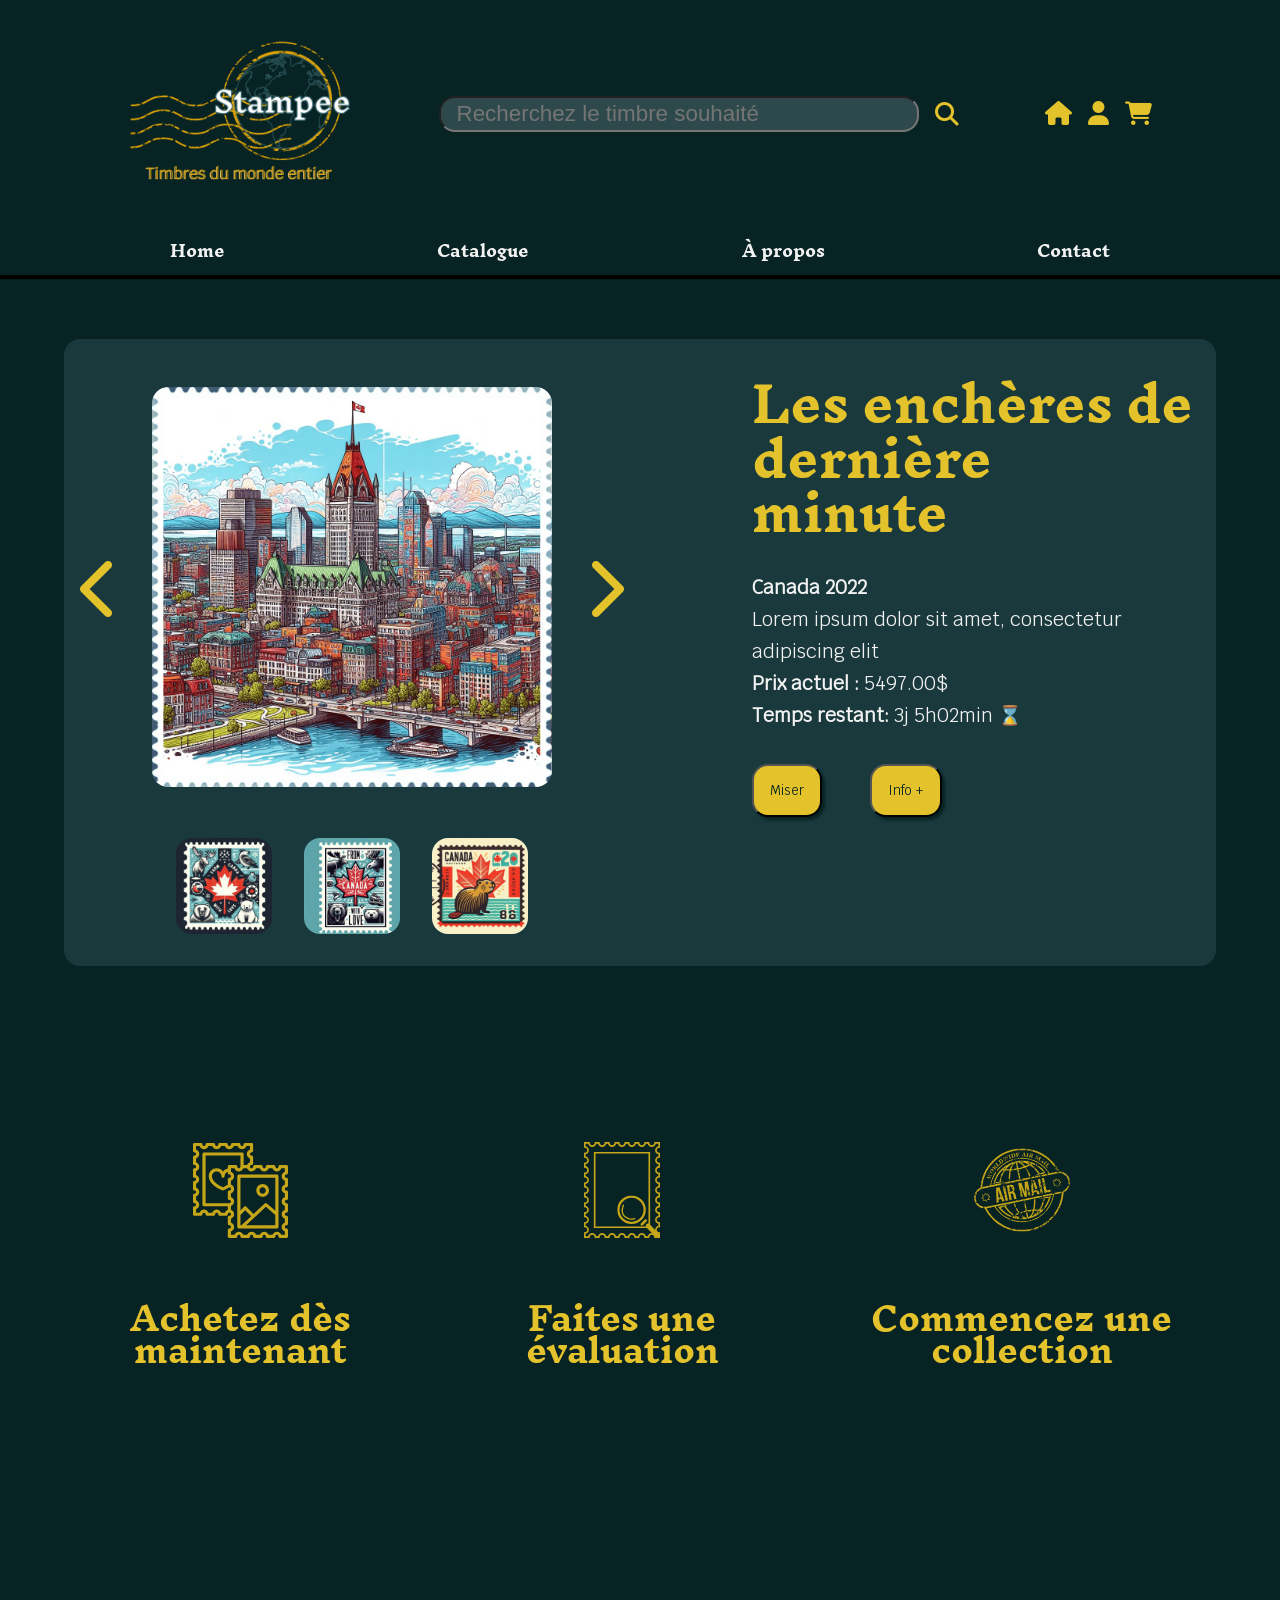
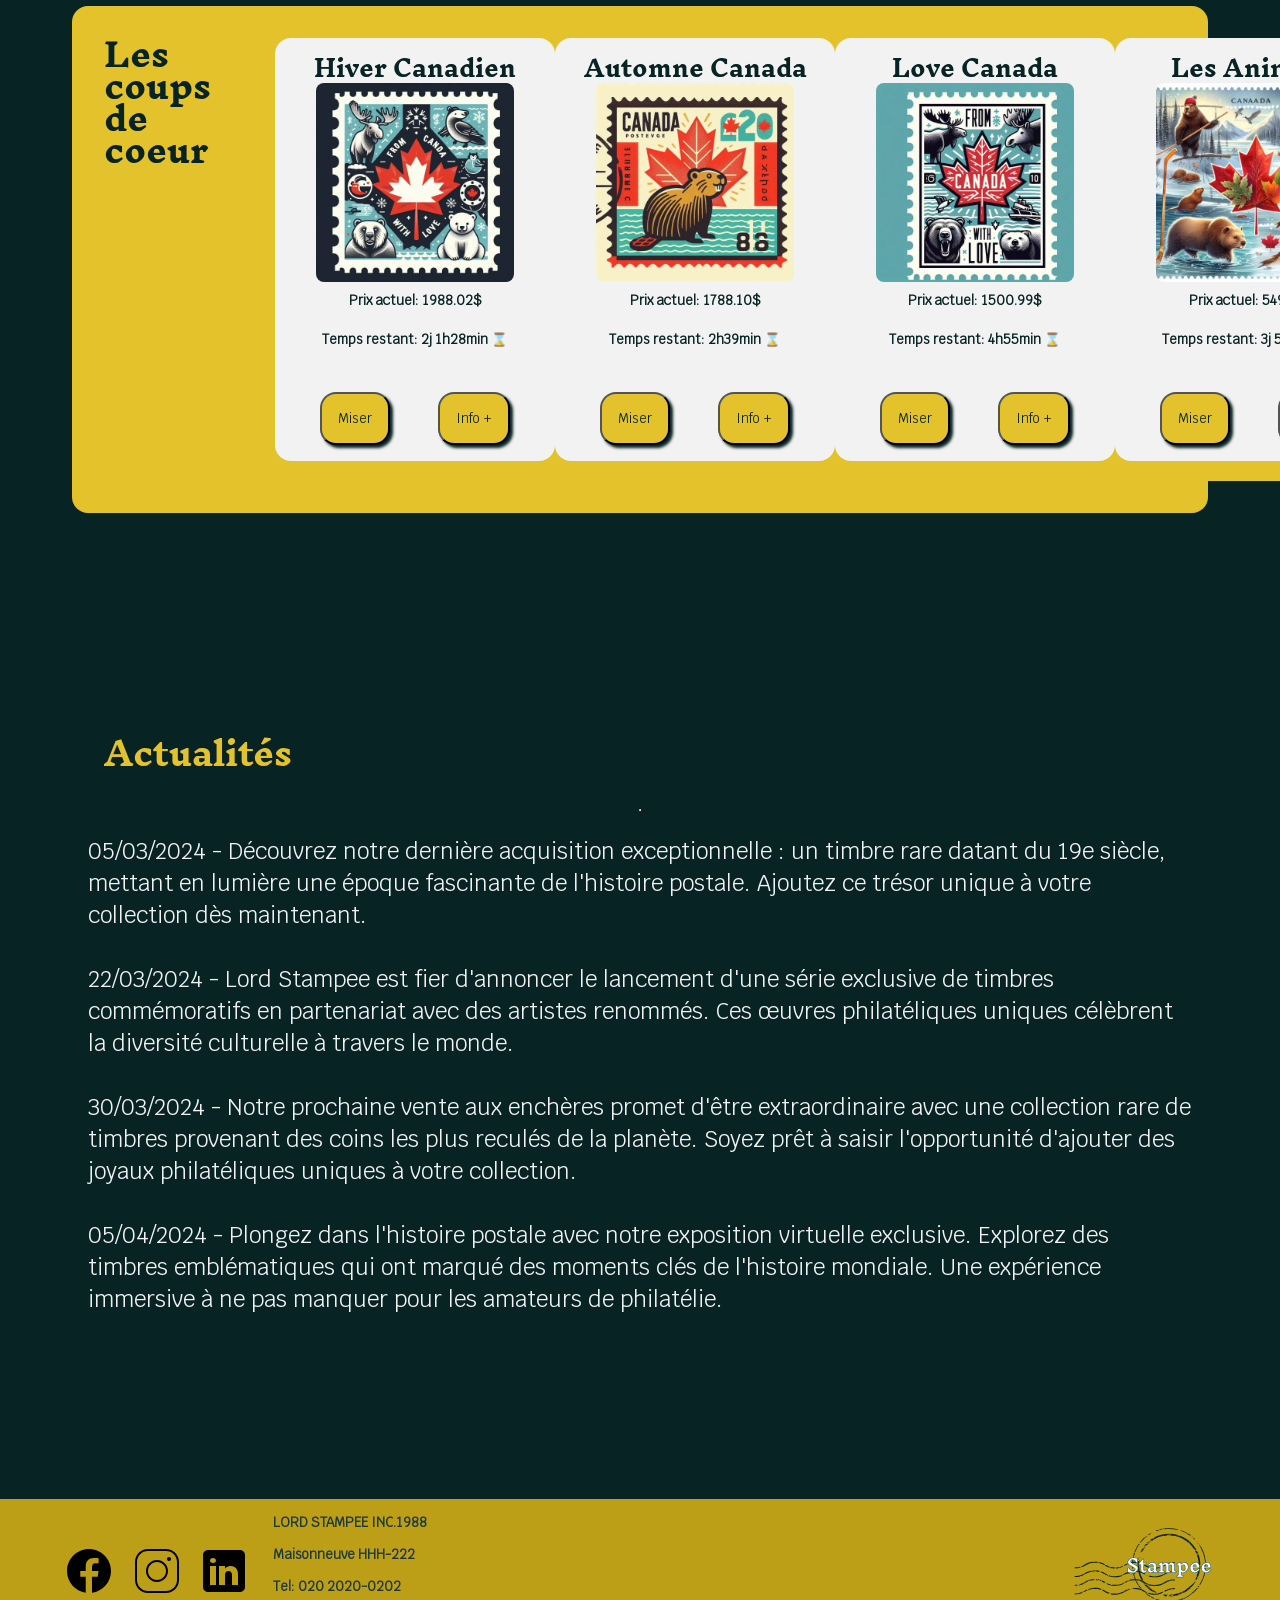
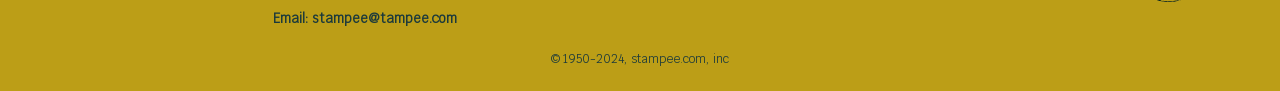
==== commit f4b2d627: "ajoutez role et aria-labe aux icônes dans l'index" ====
--- a/index.html
+++ b/index.html
@@ -58,15 +58,18 @@
         <i class="fa-solid fa-bars" alt="icon menu portable"></i>
 
         <div class="header-top_icons">
-          <a href="./pages/login.html" alt="login">
+          <a href="../index.html">
+            <i class="fa-solid fa-house icon_img1" role="img" aria-label="icon page d'accueil"></i
+          ></a>
+          <a href="./login.html">
             <i
               class="fa-solid fa-user icon_img1"
-              alt="icon inscription ou connexion"
+              role="img" aria-label="icon inscription ou connexion"
             ></i
           ></a>
           <i
             class="fa-solid fa-cart-shopping icon_img1"
-            alt="icon inscription ou connexion"
+            role="img" aria-label="icon inscription ou connexion"
           ></i>
         </div>
       </div>
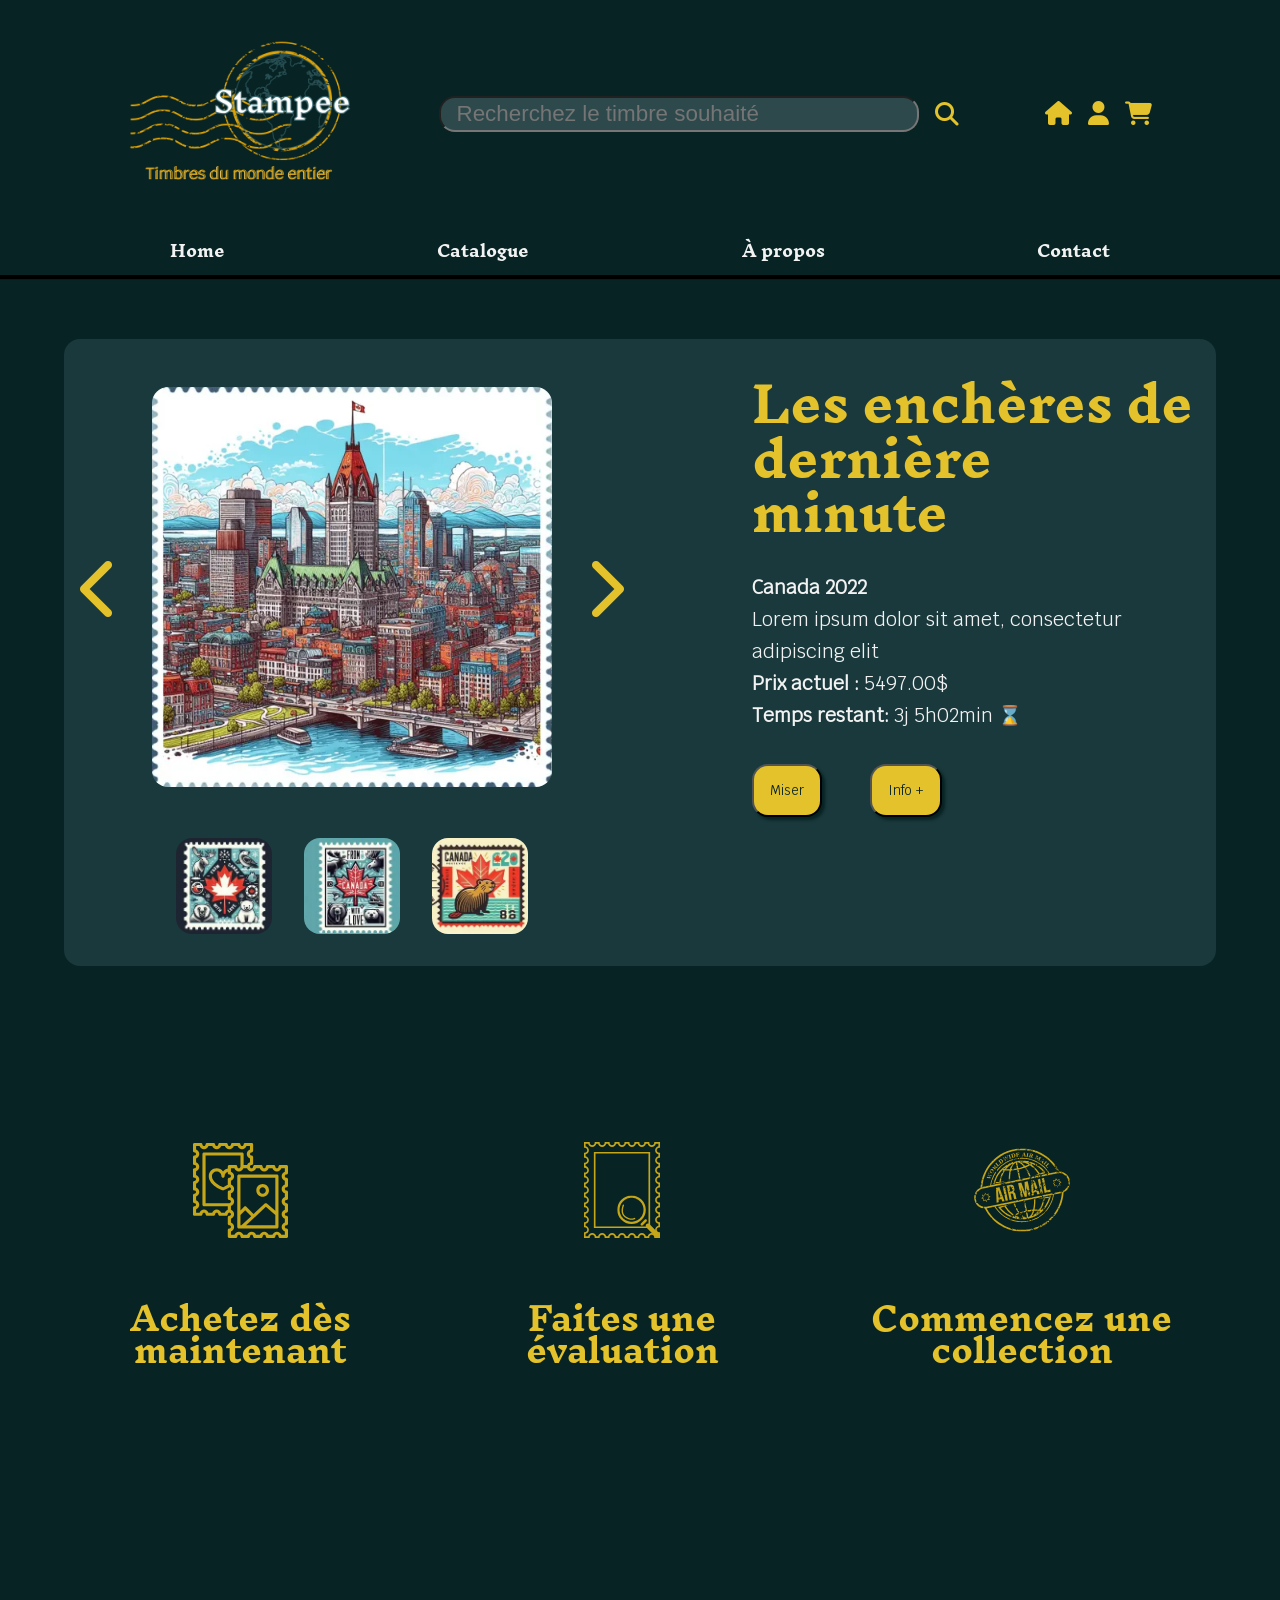
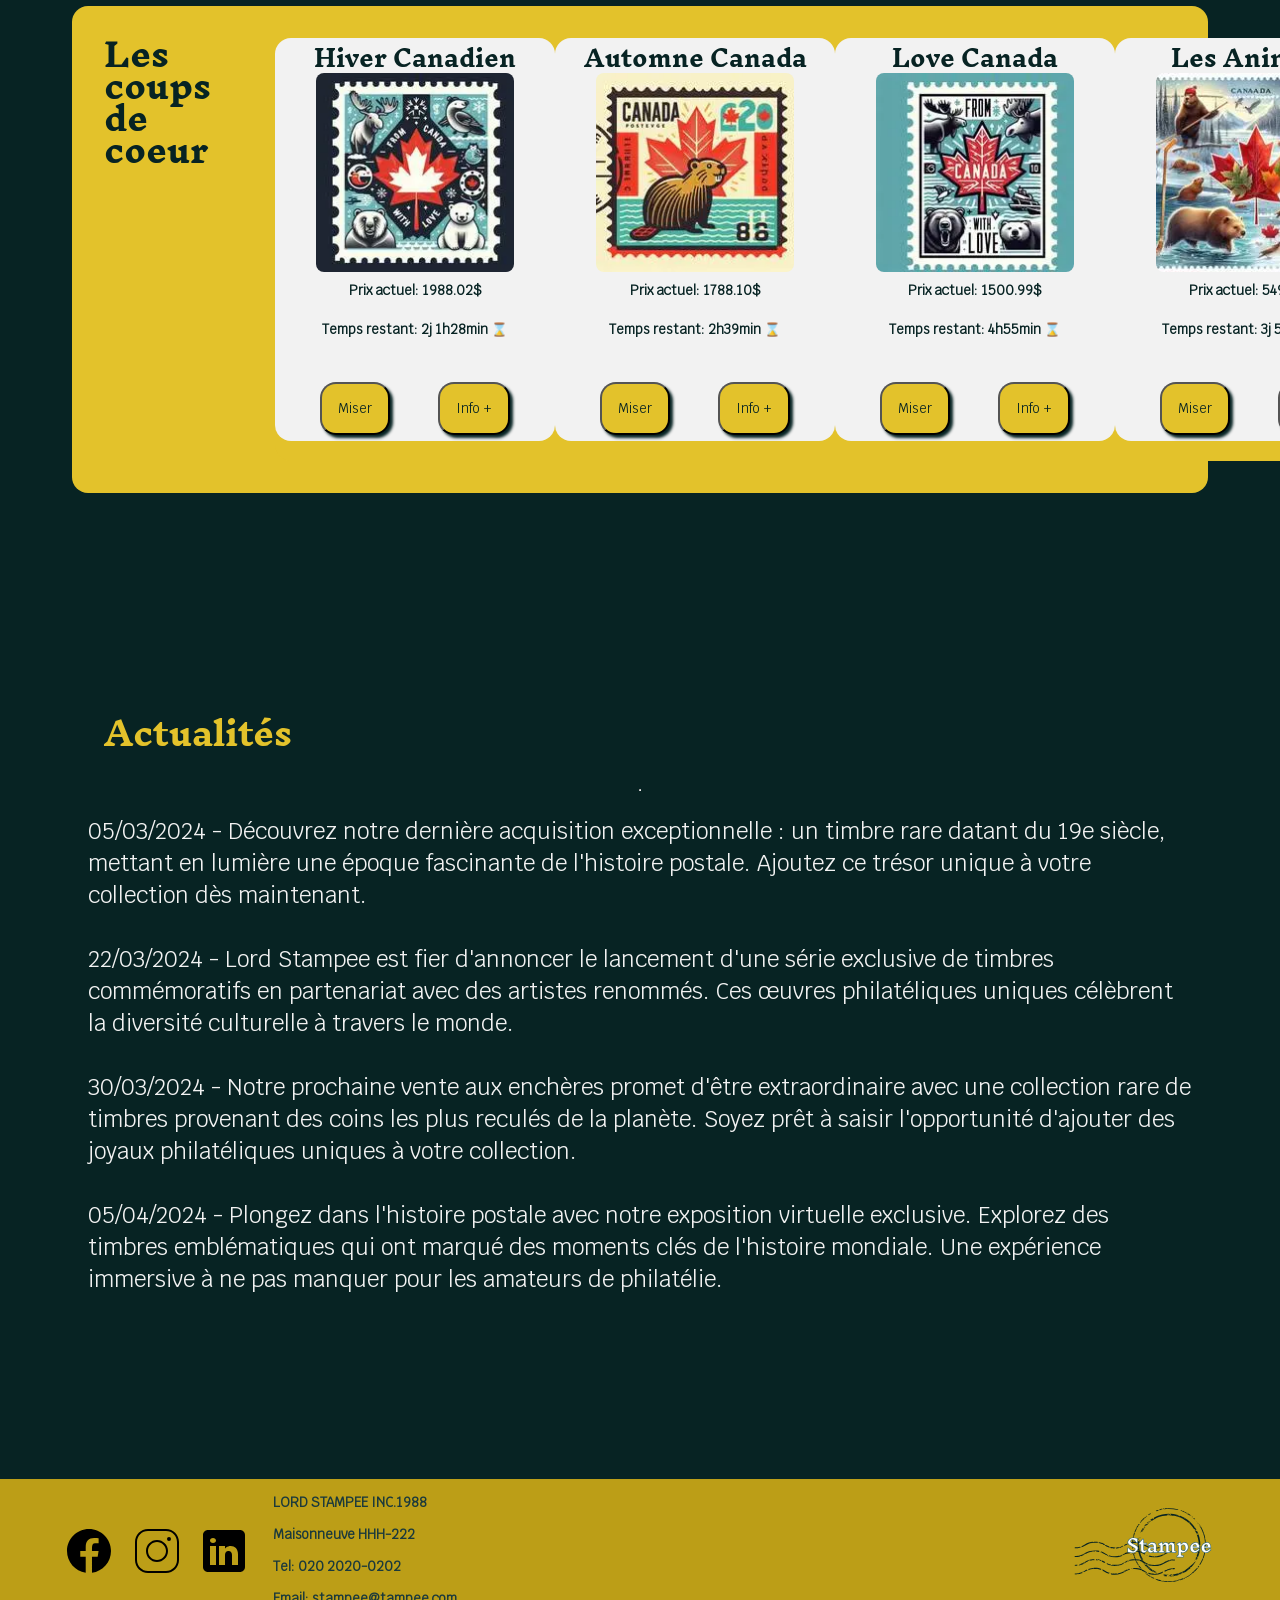
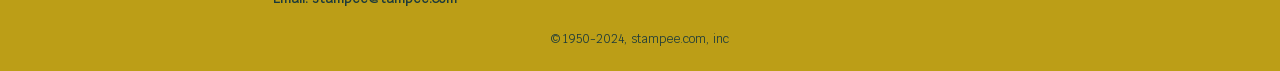
==== commit 66371eca: "redimensionner les photos et corriger l'étiquette et les entrées" ====
--- a/index.html
+++ b/index.html
@@ -55,13 +55,13 @@
             alt="icon recherche"
           ></i>
         </div>
-        <i class="fa-solid fa-bars" alt="icon menu portable"></i>
+        <i class="fa-solid fa-bars" alt="icon menu portable" role="img" aria-label="icon menu portable"></i>
 
         <div class="header-top_icons">
-          <a href="../index.html">
+          <a href="./">
             <i class="fa-solid fa-house icon_img1" role="img" aria-label="icon page d'accueil"></i
           ></a>
-          <a href="./login.html">
+          <a href="./pages/login.html">
             <i
               class="fa-solid fa-user icon_img1"
               role="img" aria-label="icon inscription ou connexion"
